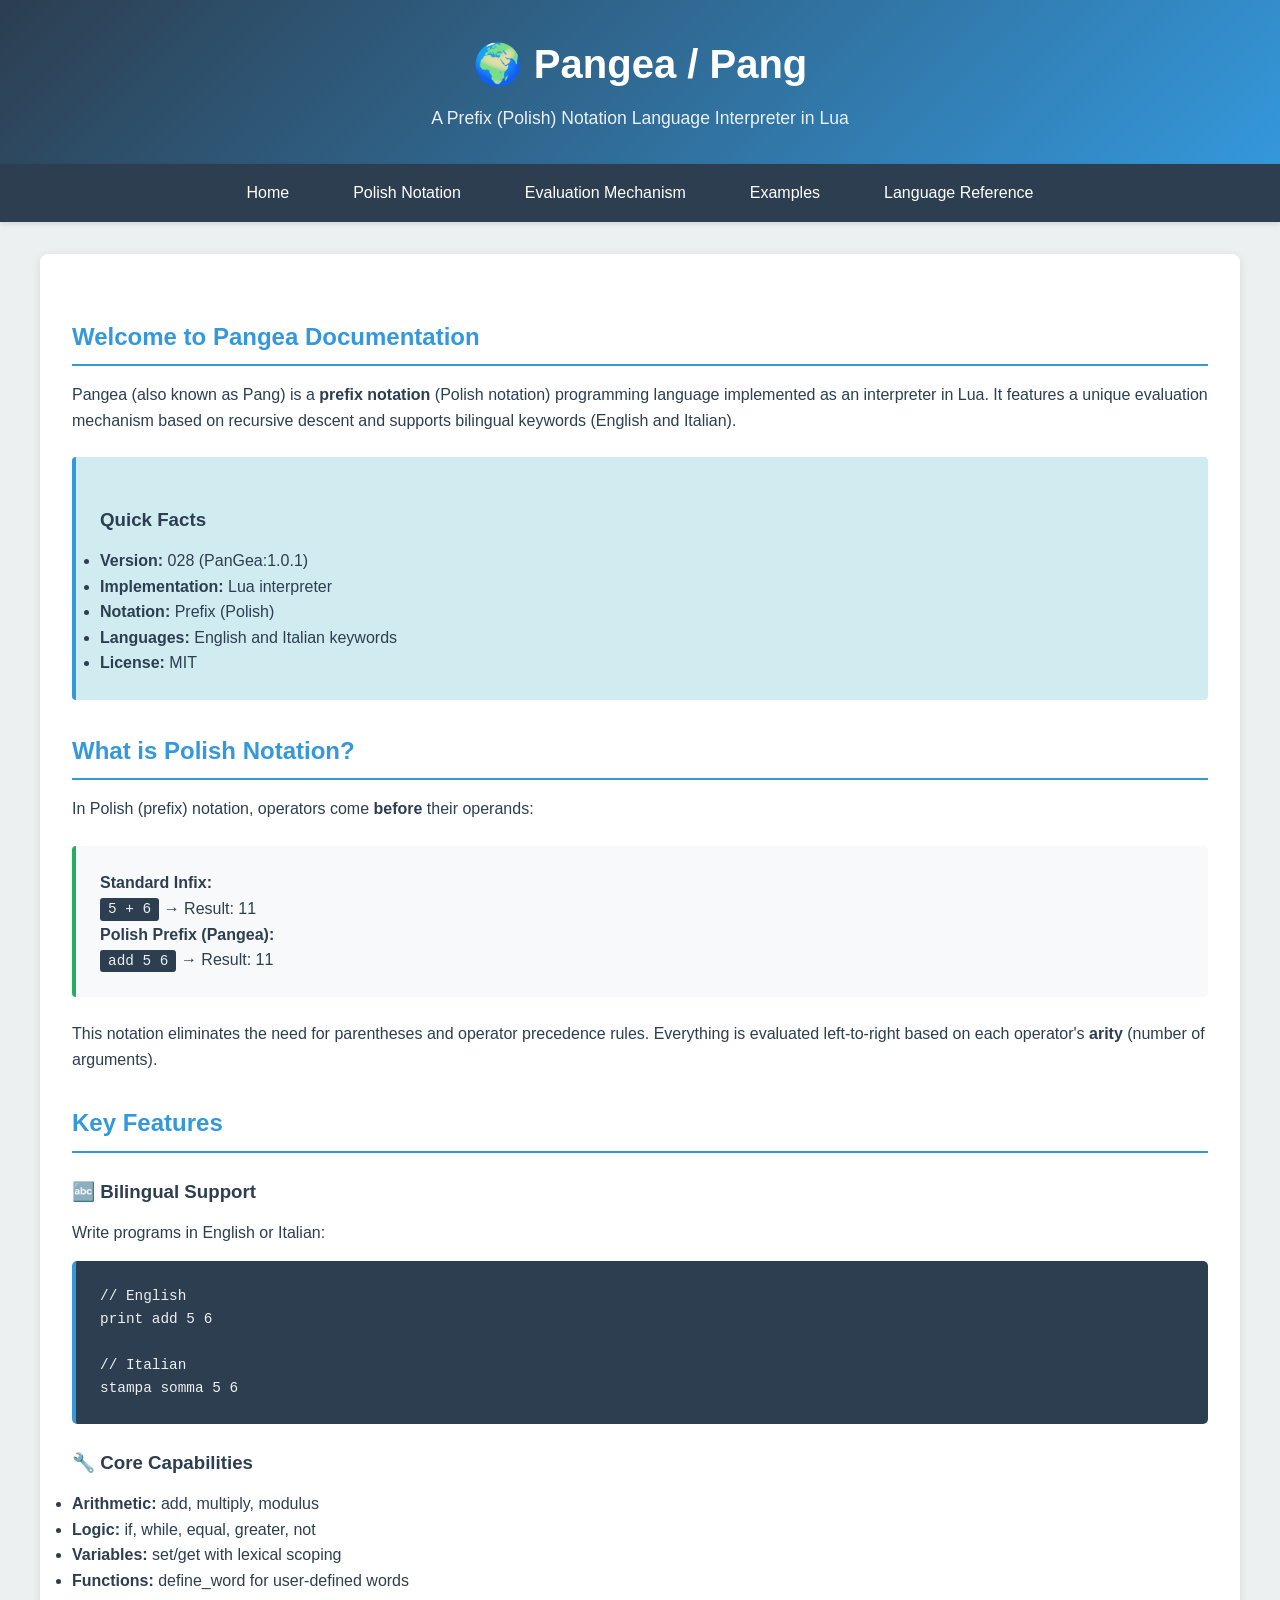
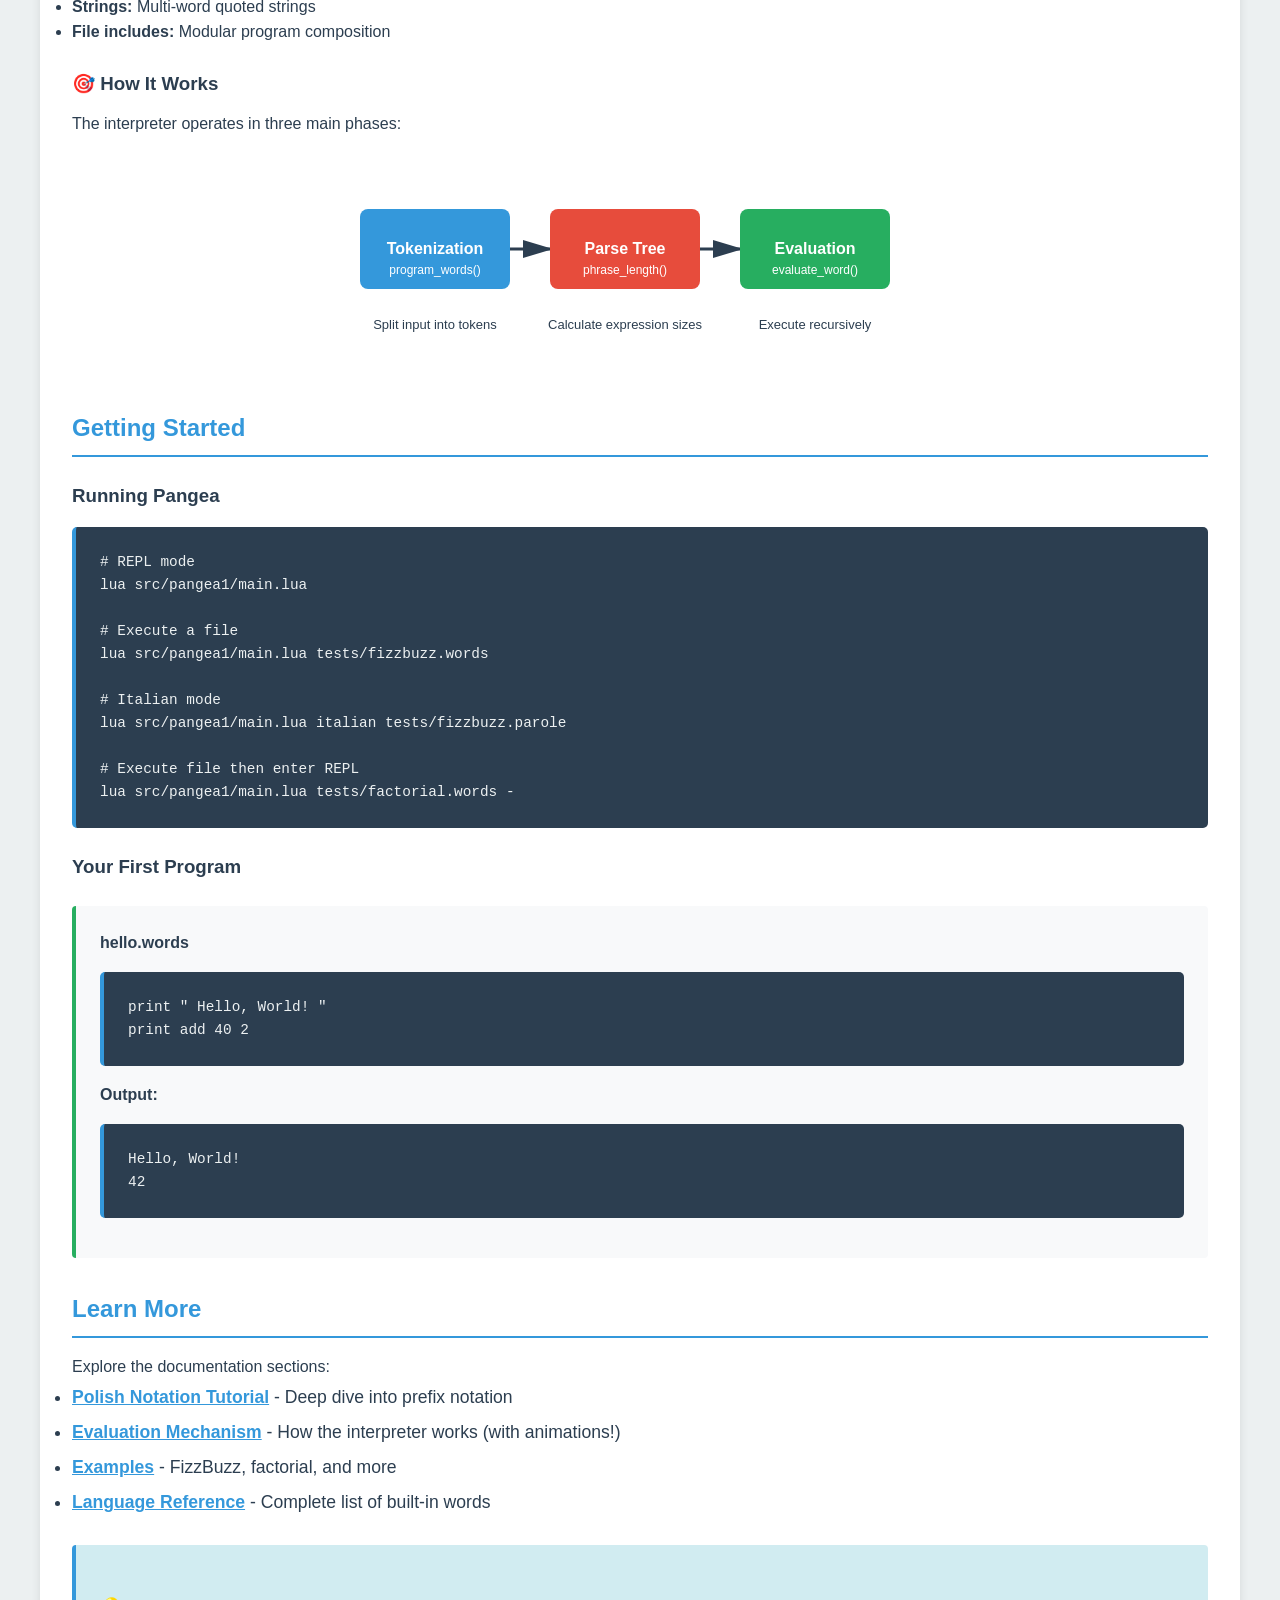
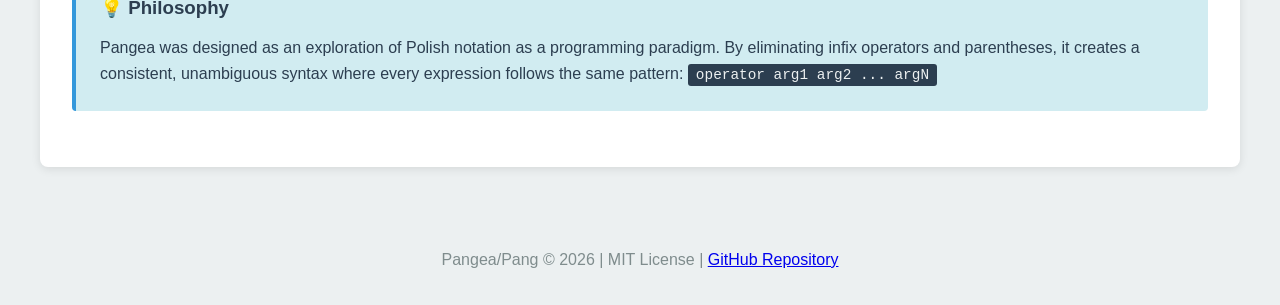
==== docs/index.html @ a534d38c "Add Polish Notation documentation and complete language reference - Created a new HTML document for " ====
<!DOCTYPE html>
<html lang="en">

<head>
    <meta charset="UTF-8">
    <meta name="viewport" content="width=device-width, initial-scale=1.0">
    <title>Pangea/Pang - Polish Notation Language Documentation</title>
    <link rel="stylesheet" href="css/style.css">
</head>

<body>
    <header>
        <h1>🌍 Pangea / Pang</h1>
        <p>A Prefix (Polish) Notation Language Interpreter in Lua</p>
    </header>

    <nav>
        <ul>
            <li><a href="index.html">Home</a></li>
            <li><a href="polish-notation.html">Polish Notation</a></li>
            <li><a href="evaluation.html">Evaluation Mechanism</a></li>
            <li><a href="examples.html">Examples</a></li>
            <li><a href="reference.html">Language Reference</a></li>
        </ul>
    </nav>

    <main>
        <h2>Welcome to Pangea Documentation</h2>

        <p>Pangea (also known as Pang) is a <strong>prefix notation</strong> (Polish notation) programming language
            implemented as an interpreter in Lua. It features a unique evaluation mechanism based on recursive descent
            and supports bilingual keywords (English and Italian).</p>

        <div class="info-box">
            <h3>Quick Facts</h3>
            <ul>
                <li><strong>Version:</strong> 028 (PanGea:1.0.1)</li>
                <li><strong>Implementation:</strong> Lua interpreter</li>
                <li><strong>Notation:</strong> Prefix (Polish)</li>
                <li><strong>Languages:</strong> English and Italian keywords</li>
                <li><strong>License:</strong> MIT</li>
            </ul>
        </div>

        <h2>What is Polish Notation?</h2>

        <p>In Polish (prefix) notation, operators come <strong>before</strong> their operands:</p>

        <div class="example-box">
            <h4>Standard Infix:</h4>
            <code>5 + 6</code> → Result: 11

            <h4>Polish Prefix (Pangea):</h4>
            <code>add 5 6</code> → Result: 11
        </div>

        <p>This notation eliminates the need for parentheses and operator precedence rules. Everything is evaluated
            left-to-right based on each operator's <strong>arity</strong> (number of arguments).</p>

        <h2>Key Features</h2>

        <h3>🔤 Bilingual Support</h3>
        <p>Write programs in English or Italian:</p>

        <pre><code>// English
print add 5 6

// Italian
stampa somma 5 6</code></pre>

        <h3>🔧 Core Capabilities</h3>
        <ul>
            <li><strong>Arithmetic:</strong> add, multiply, modulus</li>
            <li><strong>Logic:</strong> if, while, equal, greater, not</li>
            <li><strong>Variables:</strong> set/get with lexical scoping</li>
            <li><strong>Functions:</strong> define_word for user-defined words</li>
            <li><strong>Strings:</strong> Multi-word quoted strings</li>
            <li><strong>File includes:</strong> Modular program composition</li>
        </ul>

        <h3>🎯 How It Works</h3>

        <p>The interpreter operates in three main phases:</p>

        <div class="diagram">
            <svg width="600" height="200" viewBox="0 0 600 200">
                <!-- Tokenization -->
                <rect x="20" y="40" width="150" height="80" fill="#3498db" rx="8" />
                <text x="95" y="85" text-anchor="middle" fill="white" font-size="16"
                    font-weight="bold">Tokenization</text>
                <text x="95" y="105" text-anchor="middle" fill="white" font-size="12">program_words()</text>

                <!-- Arrow -->
                <path d="M 170 80 L 210 80" stroke="#2c3e50" stroke-width="3" fill="none"
                    marker-end="url(#arrowhead)" />

                <!-- Phrase Length -->
                <rect x="210" y="40" width="150" height="80" fill="#e74c3c" rx="8" />
                <text x="285" y="85" text-anchor="middle" fill="white" font-size="16" font-weight="bold">Parse
                    Tree</text>
                <text x="285" y="105" text-anchor="middle" fill="white" font-size="12">phrase_length()</text>

                <!-- Arrow -->
                <path d="M 360 80 L 400 80" stroke="#2c3e50" stroke-width="3" fill="none"
                    marker-end="url(#arrowhead)" />

                <!-- Evaluation -->
                <rect x="400" y="40" width="150" height="80" fill="#27ae60" rx="8" />
                <text x="475" y="85" text-anchor="middle" fill="white" font-size="16"
                    font-weight="bold">Evaluation</text>
                <text x="475" y="105" text-anchor="middle" fill="white" font-size="12">evaluate_word()</text>

                <!-- Arrow definitions -->
                <defs>
                    <marker id="arrowhead" markerWidth="10" markerHeight="10" refX="9" refY="3" orient="auto">
                        <polygon points="0 0, 10 3, 0 6" fill="#2c3e50" />
                    </marker>
                </defs>

                <!-- Labels -->
                <text x="95" y="160" text-anchor="middle" fill="#2c3e50" font-size="13">Split input into tokens</text>
                <text x="285" y="160" text-anchor="middle" fill="#2c3e50" font-size="13">Calculate expression
                    sizes</text>
                <text x="475" y="160" text-anchor="middle" fill="#2c3e50" font-size="13">Execute recursively</text>
            </svg>
        </div>

        <h2>Getting Started</h2>

        <h3>Running Pangea</h3>
        <pre><code># REPL mode
lua src/pangea1/main.lua

# Execute a file
lua src/pangea1/main.lua tests/fizzbuzz.words

# Italian mode
lua src/pangea1/main.lua italian tests/fizzbuzz.parole

# Execute file then enter REPL
lua src/pangea1/main.lua tests/factorial.words -</code></pre>

        <h3>Your First Program</h3>

        <div class="example-box">
            <h4>hello.words</h4>
            <pre><code>print " Hello, World! "
print add 40 2</code></pre>

            <h4>Output:</h4>
            <pre><code>Hello, World!
42</code></pre>
        </div>

        <h2>Learn More</h2>

        <p>Explore the documentation sections:</p>

        <ul style="font-size: 1.1rem; line-height: 2;">
            <li><a href="polish-notation.html" style="color: var(--secondary-color);"><strong>Polish Notation
                        Tutorial</strong></a> - Deep dive into prefix notation</li>
            <li><a href="evaluation.html" style="color: var(--secondary-color);"><strong>Evaluation
                        Mechanism</strong></a> - How the interpreter works (with animations!)</li>
            <li><a href="examples.html" style="color: var(--secondary-color);"><strong>Examples</strong></a> - FizzBuzz,
                factorial, and more</li>
            <li><a href="reference.html" style="color: var(--secondary-color);"><strong>Language Reference</strong></a>
                - Complete list of built-in words</li>
        </ul>

        <div class="info-box">
            <h3>💡 Philosophy</h3>
            <p>Pangea was designed as an exploration of Polish notation as a programming paradigm. By eliminating infix
                operators and parentheses, it creates a consistent, unambiguous syntax where every expression follows
                the same pattern: <code>operator arg1 arg2 ... argN</code></p>
        </div>
    </main>

    <footer>
        <p>Pangea/Pang &copy; 2026 | MIT License | <a href="https://github.com/arkenidar/pangea">GitHub Repository</a>
        </p>
    </footer>
</body>

</html>
---- docs/css/style.css ----
/* Pangea Documentation Styles */

:root {
    --primary-color: #2c3e50;
    --secondary-color: #3498db;
    --accent-color: #e74c3c;
    --success-color: #27ae60;
    --bg-color: #ecf0f1;
    --code-bg: #2c3e50;
    --code-text: #ecf0f1;
}

* {
    margin: 0;
    padding: 0;
    box-sizing: border-box;
}

body {
    font-family: 'Segoe UI', Tahoma, Geneva, Verdana, sans-serif;
    line-height: 1.6;
    color: var(--primary-color);
    background-color: var(--bg-color);
}

header {
    background: linear-gradient(135deg, var(--primary-color), var(--secondary-color));
    color: white;
    padding: 2rem 0;
    box-shadow: 0 2px 10px rgba(0, 0, 0, 0.1);
}

header h1 {
    text-align: center;
    font-size: 2.5rem;
    margin-bottom: 0.5rem;
}

header p {
    text-align: center;
    font-size: 1.1rem;
    opacity: 0.9;
}

nav {
    background: var(--primary-color);
    padding: 1rem 0;
    position: sticky;
    top: 0;
    z-index: 100;
    box-shadow: 0 2px 5px rgba(0, 0, 0, 0.1);
}

nav ul {
    list-style: none;
    display: flex;
    justify-content: center;
    flex-wrap: wrap;
    gap: 2rem;
    padding: 0 2rem;
}

nav a {
    color: white;
    text-decoration: none;
    padding: 0.5rem 1rem;
    border-radius: 4px;
    transition: background 0.3s;
}

nav a:hover {
    background: var(--secondary-color);
}

main {
    max-width: 1200px;
    margin: 2rem auto;
    padding: 2rem;
    background: white;
    border-radius: 8px;
    box-shadow: 0 2px 10px rgba(0, 0, 0, 0.1);
}

h2 {
    color: var(--secondary-color);
    margin-top: 2rem;
    margin-bottom: 1rem;
    border-bottom: 2px solid var(--secondary-color);
    padding-bottom: 0.5rem;
}

h3 {
    color: var(--primary-color);
    margin-top: 1.5rem;
    margin-bottom: 0.8rem;
}

code {
    background: var(--code-bg);
    color: var(--code-text);
    padding: 0.2rem 0.5rem;
    border-radius: 3px;
    font-family: 'Courier New', monospace;
    font-size: 0.9rem;
}

pre {
    background: var(--code-bg);
    color: var(--code-text);
    padding: 1.5rem;
    border-radius: 5px;
    overflow-x: auto;
    margin: 1rem 0;
    border-left: 4px solid var(--secondary-color);
}

pre code {
    background: none;
    padding: 0;
}

.example-box {
    background: #f8f9fa;
    border-left: 4px solid var(--success-color);
    padding: 1.5rem;
    margin: 1.5rem 0;
    border-radius: 4px;
}

.warning-box {
    background: #fff3cd;
    border-left: 4px solid #ffc107;
    padding: 1.5rem;
    margin: 1.5rem 0;
    border-radius: 4px;
}

.info-box {
    background: #d1ecf1;
    border-left: 4px solid var(--secondary-color);
    padding: 1.5rem;
    margin: 1.5rem 0;
    border-radius: 4px;
}

.animation-container {
    background: #f8f9fa;
    padding: 2rem;
    margin: 2rem 0;
    border-radius: 8px;
    border: 2px solid var(--secondary-color);
}

.stack-visual {
    display: flex;
    flex-direction: column-reverse;
    gap: 0.5rem;
    max-width: 300px;
    margin: 2rem auto;
}

.stack-item {
    background: var(--secondary-color);
    color: white;
    padding: 1rem;
    border-radius: 4px;
    text-align: center;
    animation: stackPush 0.3s ease-out;
}

@keyframes stackPush {
    from {
        transform: translateY(-20px);
        opacity: 0;
    }

    to {
        transform: translateY(0);
        opacity: 1;
    }
}

.eval-step {
    background: white;
    border: 2px solid var(--secondary-color);
    padding: 1rem;
    margin: 1rem 0;
    border-radius: 4px;
    animation: fadeIn 0.5s ease-in;
}

@keyframes fadeIn {
    from {
        opacity: 0;
    }

    to {
        opacity: 1;
    }
}

.token {
    display: inline-block;
    background: var(--secondary-color);
    color: white;
    padding: 0.5rem 1rem;
    margin: 0.2rem;
    border-radius: 4px;
    font-family: monospace;
}

.token.operator {
    background: var(--accent-color);
}

.token.number {
    background: var(--success-color);
}

.token.evaluated {
    background: #95a5a6;
    text-decoration: line-through;
}

.diagram {
    margin: 2rem auto;
    text-align: center;
}

.interactive-demo {
    background: white;
    border: 2px solid var(--secondary-color);
    padding: 2rem;
    margin: 2rem 0;
    border-radius: 8px;
}

.interactive-demo input,
.interactive-demo textarea {
    width: 100%;
    padding: 0.8rem;
    margin: 0.5rem 0;
    border: 2px solid #ddd;
    border-radius: 4px;
    font-family: monospace;
    font-size: 1rem;
}

.interactive-demo button {
    background: var(--secondary-color);
    color: white;
    border: none;
    padding: 0.8rem 2rem;
    border-radius: 4px;
    cursor: pointer;
    font-size: 1rem;
    margin-top: 1rem;
    transition: background 0.3s;
}

.interactive-demo button:hover {
    background: var(--primary-color);
}

.output {
    background: var(--code-bg);
    color: var(--code-text);
    padding: 1rem;
    margin-top: 1rem;
    border-radius: 4px;
    font-family: monospace;
    min-height: 50px;
}

table {
    width: 100%;
    border-collapse: collapse;
    margin: 1.5rem 0;
}

th,
td {
    padding: 1rem;
    text-align: left;
    border-bottom: 1px solid #ddd;
}

th {
    background: var(--secondary-color);
    color: white;
}

tr:hover {
    background: #f8f9fa;
}

footer {
    text-align: center;
    padding: 2rem;
    color: #7f8c8d;
    margin-top: 3rem;
}

/* Responsive */
@media (max-width: 768px) {
    main {
        margin: 1rem;
        padding: 1rem;
    }

    nav ul {
        flex-direction: column;
        gap: 0.5rem;
    }

    header h1 {
        font-size: 2rem;
    }
}
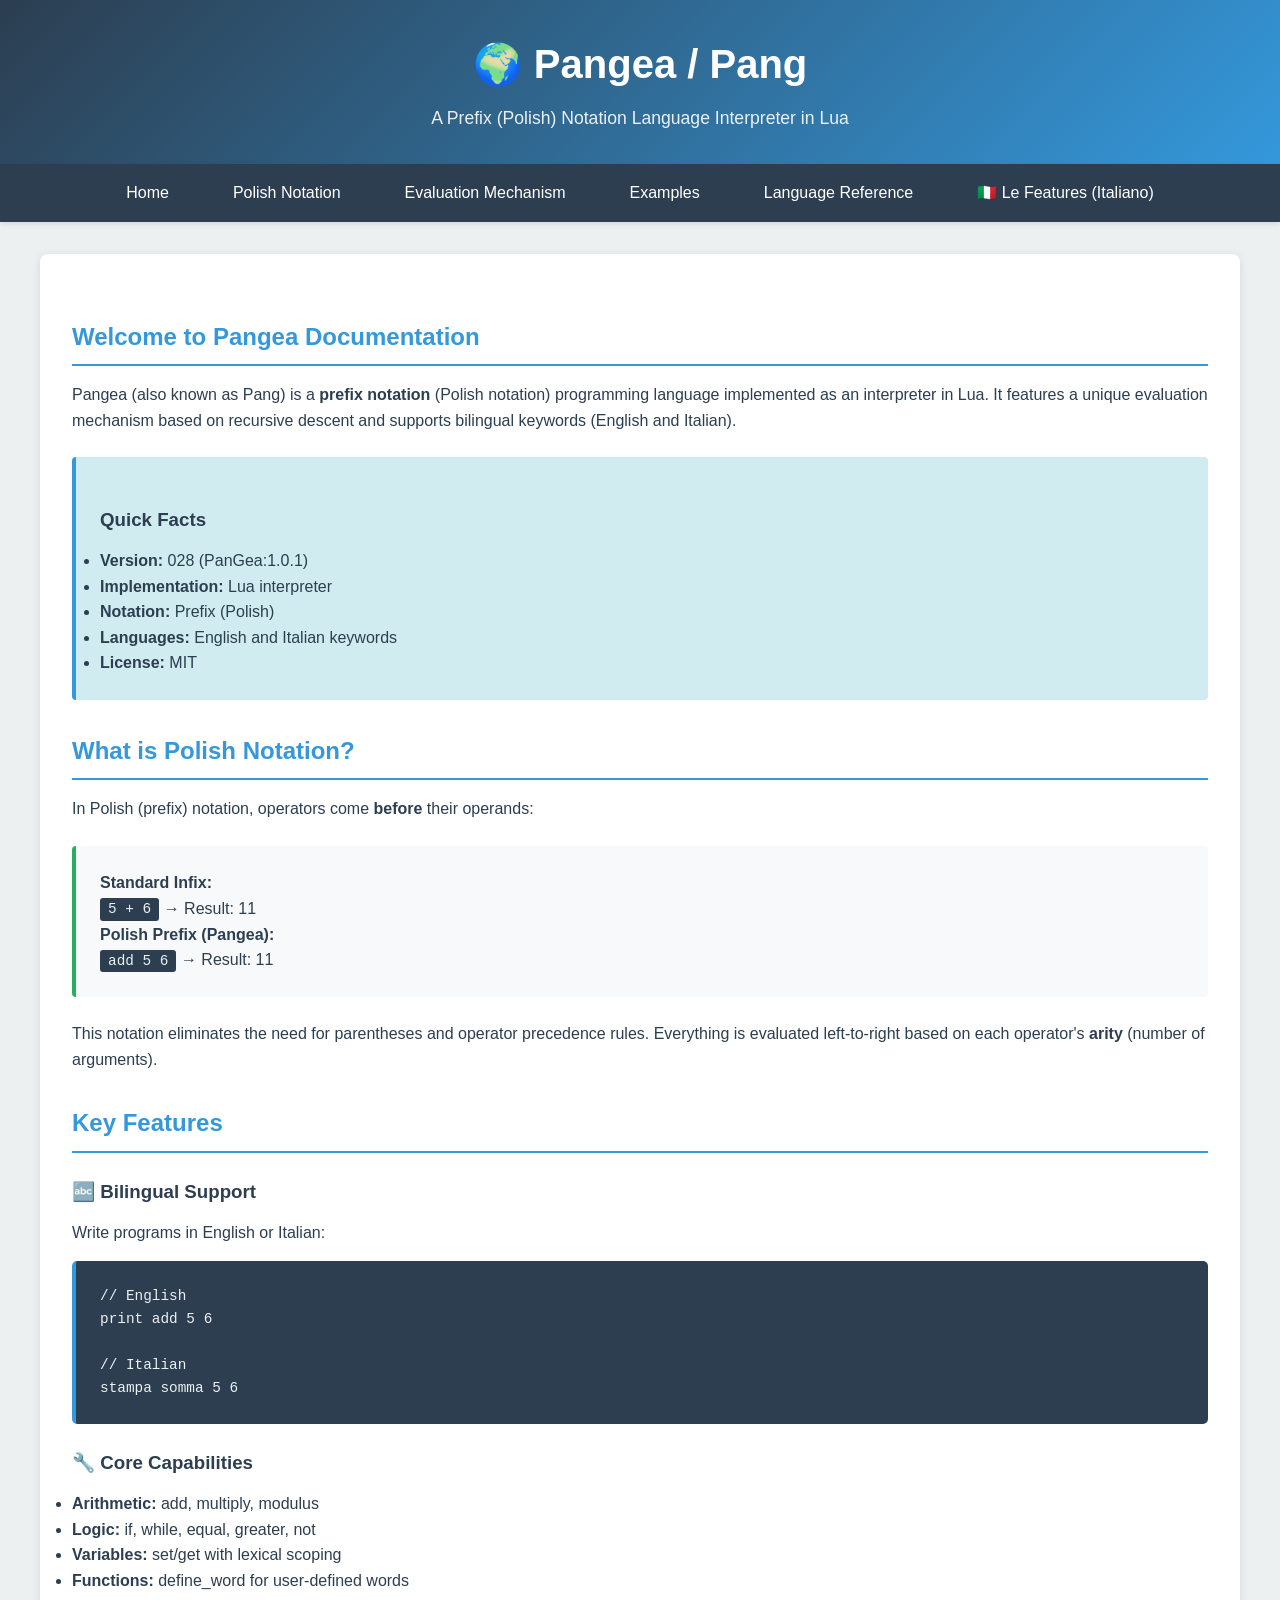
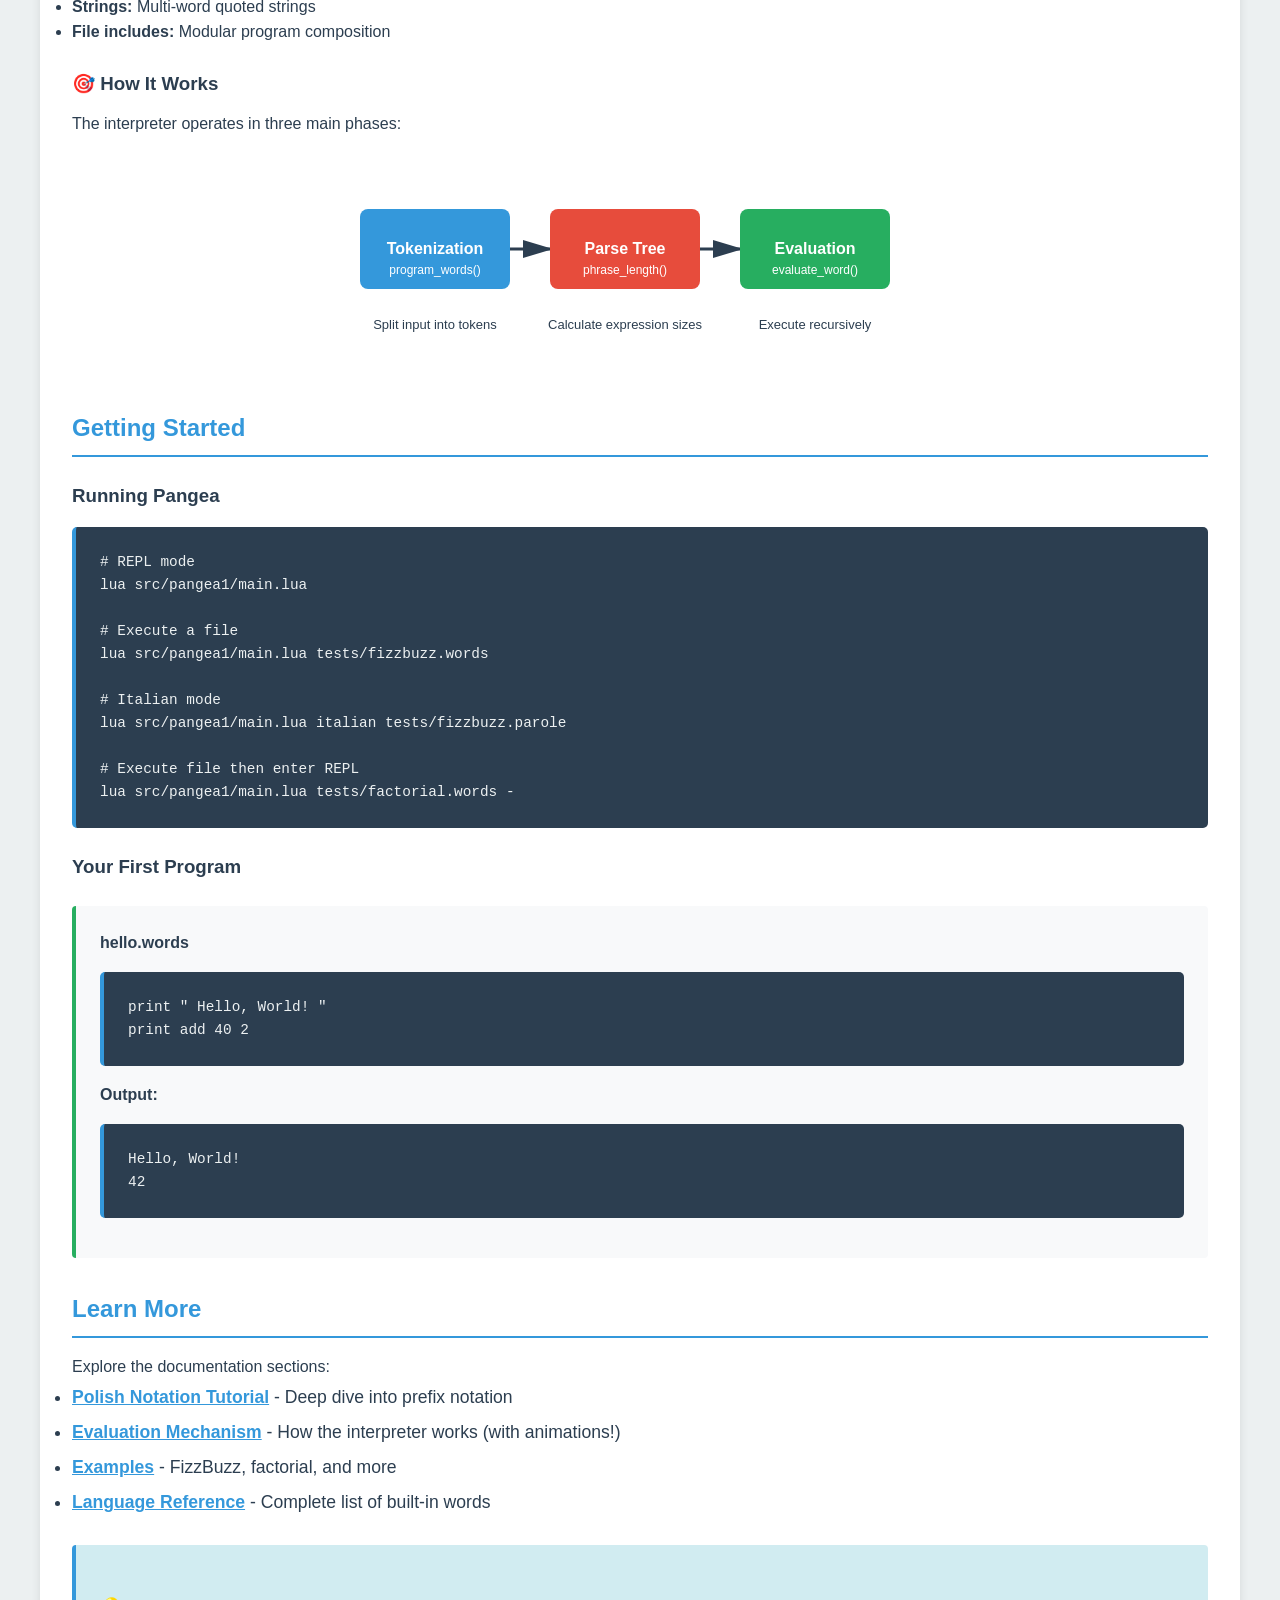
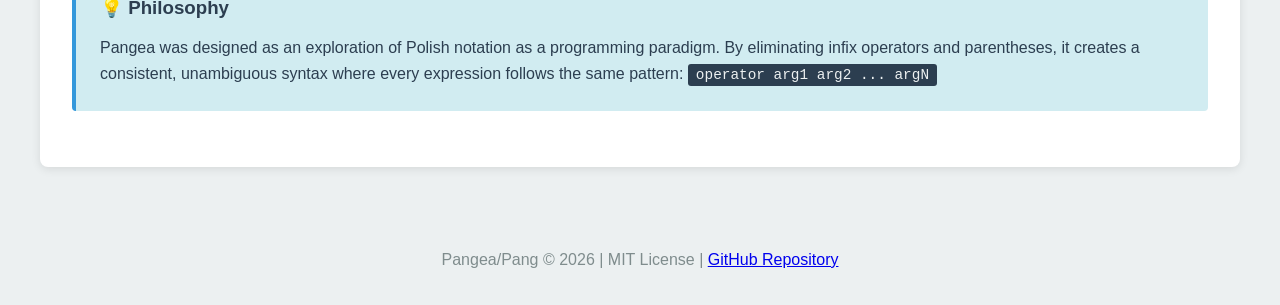
==== commit 7b7e2d2e: "docs: add comprehensive Italian language features guide - Create new docs/features-dettaglio.html wi" ====
--- a/docs/index.html
+++ b/docs/index.html
@@ -1,134 +1,226 @@
-<!DOCTYPE html>
+<!doctype html>
 <html lang="en">
-
-<head>
-    <meta charset="UTF-8">
-    <meta name="viewport" content="width=device-width, initial-scale=1.0">
+  <head>
+    <meta charset="UTF-8" />
+    <meta name="viewport" content="width=device-width, initial-scale=1.0" />
     <title>Pangea/Pang - Polish Notation Language Documentation</title>
-    <link rel="stylesheet" href="css/style.css">
-</head>
-
-<body>
+    <link rel="stylesheet" href="css/style.css" />
+  </head>
+
+  <body>
     <header>
-        <h1>🌍 Pangea / Pang</h1>
-        <p>A Prefix (Polish) Notation Language Interpreter in Lua</p>
+      <h1>🌍 Pangea / Pang</h1>
+      <p>A Prefix (Polish) Notation Language Interpreter in Lua</p>
     </header>
 
     <nav>
+      <ul>
+        <li><a href="index.html">Home</a></li>
+        <li><a href="polish-notation.html">Polish Notation</a></li>
+        <li><a href="evaluation.html">Evaluation Mechanism</a></li>
+        <li><a href="examples.html">Examples</a></li>
+        <li><a href="reference.html">Language Reference</a></li>
+        <li><a href="features-dettaglio.html">🇮🇹 Le Features (Italiano)</a></li>
+      </ul>
+    </nav>
+
+    <main>
+      <h2>Welcome to Pangea Documentation</h2>
+
+      <p>
+        Pangea (also known as Pang) is a
+        <strong>prefix notation</strong> (Polish notation) programming language
+        implemented as an interpreter in Lua. It features a unique evaluation
+        mechanism based on recursive descent and supports bilingual keywords
+        (English and Italian).
+      </p>
+
+      <div class="info-box">
+        <h3>Quick Facts</h3>
         <ul>
-            <li><a href="index.html">Home</a></li>
-            <li><a href="polish-notation.html">Polish Notation</a></li>
-            <li><a href="evaluation.html">Evaluation Mechanism</a></li>
-            <li><a href="examples.html">Examples</a></li>
-            <li><a href="reference.html">Language Reference</a></li>
+          <li><strong>Version:</strong> 028 (PanGea:1.0.1)</li>
+          <li><strong>Implementation:</strong> Lua interpreter</li>
+          <li><strong>Notation:</strong> Prefix (Polish)</li>
+          <li><strong>Languages:</strong> English and Italian keywords</li>
+          <li><strong>License:</strong> MIT</li>
         </ul>
-    </nav>
-
-    <main>
-        <h2>Welcome to Pangea Documentation</h2>
-
-        <p>Pangea (also known as Pang) is a <strong>prefix notation</strong> (Polish notation) programming language
-            implemented as an interpreter in Lua. It features a unique evaluation mechanism based on recursive descent
-            and supports bilingual keywords (English and Italian).</p>
-
-        <div class="info-box">
-            <h3>Quick Facts</h3>
-            <ul>
-                <li><strong>Version:</strong> 028 (PanGea:1.0.1)</li>
-                <li><strong>Implementation:</strong> Lua interpreter</li>
-                <li><strong>Notation:</strong> Prefix (Polish)</li>
-                <li><strong>Languages:</strong> English and Italian keywords</li>
-                <li><strong>License:</strong> MIT</li>
-            </ul>
-        </div>
-
-        <h2>What is Polish Notation?</h2>
-
-        <p>In Polish (prefix) notation, operators come <strong>before</strong> their operands:</p>
-
-        <div class="example-box">
-            <h4>Standard Infix:</h4>
-            <code>5 + 6</code> → Result: 11
-
-            <h4>Polish Prefix (Pangea):</h4>
-            <code>add 5 6</code> → Result: 11
-        </div>
-
-        <p>This notation eliminates the need for parentheses and operator precedence rules. Everything is evaluated
-            left-to-right based on each operator's <strong>arity</strong> (number of arguments).</p>
-
-        <h2>Key Features</h2>
-
-        <h3>🔤 Bilingual Support</h3>
-        <p>Write programs in English or Italian:</p>
-
-        <pre><code>// English
+      </div>
+
+      <h2>What is Polish Notation?</h2>
+
+      <p>
+        In Polish (prefix) notation, operators come
+        <strong>before</strong> their operands:
+      </p>
+
+      <div class="example-box">
+        <h4>Standard Infix:</h4>
+        <code>5 + 6</code> → Result: 11
+
+        <h4>Polish Prefix (Pangea):</h4>
+        <code>add 5 6</code> → Result: 11
+      </div>
+
+      <p>
+        This notation eliminates the need for parentheses and operator
+        precedence rules. Everything is evaluated left-to-right based on each
+        operator's <strong>arity</strong> (number of arguments).
+      </p>
+
+      <h2>Key Features</h2>
+
+      <h3>🔤 Bilingual Support</h3>
+      <p>Write programs in English or Italian:</p>
+
+      <pre><code>// English
 print add 5 6
 
 // Italian
 stampa somma 5 6</code></pre>
 
-        <h3>🔧 Core Capabilities</h3>
-        <ul>
-            <li><strong>Arithmetic:</strong> add, multiply, modulus</li>
-            <li><strong>Logic:</strong> if, while, equal, greater, not</li>
-            <li><strong>Variables:</strong> set/get with lexical scoping</li>
-            <li><strong>Functions:</strong> define_word for user-defined words</li>
-            <li><strong>Strings:</strong> Multi-word quoted strings</li>
-            <li><strong>File includes:</strong> Modular program composition</li>
-        </ul>
-
-        <h3>🎯 How It Works</h3>
-
-        <p>The interpreter operates in three main phases:</p>
-
-        <div class="diagram">
-            <svg width="600" height="200" viewBox="0 0 600 200">
-                <!-- Tokenization -->
-                <rect x="20" y="40" width="150" height="80" fill="#3498db" rx="8" />
-                <text x="95" y="85" text-anchor="middle" fill="white" font-size="16"
-                    font-weight="bold">Tokenization</text>
-                <text x="95" y="105" text-anchor="middle" fill="white" font-size="12">program_words()</text>
-
-                <!-- Arrow -->
-                <path d="M 170 80 L 210 80" stroke="#2c3e50" stroke-width="3" fill="none"
-                    marker-end="url(#arrowhead)" />
-
-                <!-- Phrase Length -->
-                <rect x="210" y="40" width="150" height="80" fill="#e74c3c" rx="8" />
-                <text x="285" y="85" text-anchor="middle" fill="white" font-size="16" font-weight="bold">Parse
-                    Tree</text>
-                <text x="285" y="105" text-anchor="middle" fill="white" font-size="12">phrase_length()</text>
-
-                <!-- Arrow -->
-                <path d="M 360 80 L 400 80" stroke="#2c3e50" stroke-width="3" fill="none"
-                    marker-end="url(#arrowhead)" />
-
-                <!-- Evaluation -->
-                <rect x="400" y="40" width="150" height="80" fill="#27ae60" rx="8" />
-                <text x="475" y="85" text-anchor="middle" fill="white" font-size="16"
-                    font-weight="bold">Evaluation</text>
-                <text x="475" y="105" text-anchor="middle" fill="white" font-size="12">evaluate_word()</text>
-
-                <!-- Arrow definitions -->
-                <defs>
-                    <marker id="arrowhead" markerWidth="10" markerHeight="10" refX="9" refY="3" orient="auto">
-                        <polygon points="0 0, 10 3, 0 6" fill="#2c3e50" />
-                    </marker>
-                </defs>
-
-                <!-- Labels -->
-                <text x="95" y="160" text-anchor="middle" fill="#2c3e50" font-size="13">Split input into tokens</text>
-                <text x="285" y="160" text-anchor="middle" fill="#2c3e50" font-size="13">Calculate expression
-                    sizes</text>
-                <text x="475" y="160" text-anchor="middle" fill="#2c3e50" font-size="13">Execute recursively</text>
-            </svg>
-        </div>
-
-        <h2>Getting Started</h2>
-
-        <h3>Running Pangea</h3>
-        <pre><code># REPL mode
+      <h3>🔧 Core Capabilities</h3>
+      <ul>
+        <li><strong>Arithmetic:</strong> add, multiply, modulus</li>
+        <li><strong>Logic:</strong> if, while, equal, greater, not</li>
+        <li><strong>Variables:</strong> set/get with lexical scoping</li>
+        <li><strong>Functions:</strong> define_word for user-defined words</li>
+        <li><strong>Strings:</strong> Multi-word quoted strings</li>
+        <li><strong>File includes:</strong> Modular program composition</li>
+      </ul>
+
+      <h3>🎯 How It Works</h3>
+
+      <p>The interpreter operates in three main phases:</p>
+
+      <div class="diagram">
+        <svg width="600" height="200" viewBox="0 0 600 200">
+          <!-- Tokenization -->
+          <rect x="20" y="40" width="150" height="80" fill="#3498db" rx="8" />
+          <text
+            x="95"
+            y="85"
+            text-anchor="middle"
+            fill="white"
+            font-size="16"
+            font-weight="bold"
+          >
+            Tokenization
+          </text>
+          <text x="95" y="105" text-anchor="middle" fill="white" font-size="12">
+            program_words()
+          </text>
+
+          <!-- Arrow -->
+          <path
+            d="M 170 80 L 210 80"
+            stroke="#2c3e50"
+            stroke-width="3"
+            fill="none"
+            marker-end="url(#arrowhead)"
+          />
+
+          <!-- Phrase Length -->
+          <rect x="210" y="40" width="150" height="80" fill="#e74c3c" rx="8" />
+          <text
+            x="285"
+            y="85"
+            text-anchor="middle"
+            fill="white"
+            font-size="16"
+            font-weight="bold"
+          >
+            Parse Tree
+          </text>
+          <text
+            x="285"
+            y="105"
+            text-anchor="middle"
+            fill="white"
+            font-size="12"
+          >
+            phrase_length()
+          </text>
+
+          <!-- Arrow -->
+          <path
+            d="M 360 80 L 400 80"
+            stroke="#2c3e50"
+            stroke-width="3"
+            fill="none"
+            marker-end="url(#arrowhead)"
+          />
+
+          <!-- Evaluation -->
+          <rect x="400" y="40" width="150" height="80" fill="#27ae60" rx="8" />
+          <text
+            x="475"
+            y="85"
+            text-anchor="middle"
+            fill="white"
+            font-size="16"
+            font-weight="bold"
+          >
+            Evaluation
+          </text>
+          <text
+            x="475"
+            y="105"
+            text-anchor="middle"
+            fill="white"
+            font-size="12"
+          >
+            evaluate_word()
+          </text>
+
+          <!-- Arrow definitions -->
+          <defs>
+            <marker
+              id="arrowhead"
+              markerWidth="10"
+              markerHeight="10"
+              refX="9"
+              refY="3"
+              orient="auto"
+            >
+              <polygon points="0 0, 10 3, 0 6" fill="#2c3e50" />
+            </marker>
+          </defs>
+
+          <!-- Labels -->
+          <text
+            x="95"
+            y="160"
+            text-anchor="middle"
+            fill="#2c3e50"
+            font-size="13"
+          >
+            Split input into tokens
+          </text>
+          <text
+            x="285"
+            y="160"
+            text-anchor="middle"
+            fill="#2c3e50"
+            font-size="13"
+          >
+            Calculate expression sizes
+          </text>
+          <text
+            x="475"
+            y="160"
+            text-anchor="middle"
+            fill="#2c3e50"
+            font-size="13"
+          >
+            Execute recursively
+          </text>
+        </svg>
+      </div>
+
+      <h2>Getting Started</h2>
+
+      <h3>Running Pangea</h3>
+      <pre><code># REPL mode
 lua src/pangea1/main.lua
 
 # Execute a file
@@ -140,45 +232,65 @@
 # Execute file then enter REPL
 lua src/pangea1/main.lua tests/factorial.words -</code></pre>
 
-        <h3>Your First Program</h3>
-
-        <div class="example-box">
-            <h4>hello.words</h4>
-            <pre><code>print " Hello, World! "
+      <h3>Your First Program</h3>
+
+      <div class="example-box">
+        <h4>hello.words</h4>
+        <pre><code>print " Hello, World! "
 print add 40 2</code></pre>
 
-            <h4>Output:</h4>
-            <pre><code>Hello, World!
+        <h4>Output:</h4>
+        <pre><code>Hello, World!
 42</code></pre>
-        </div>
-
-        <h2>Learn More</h2>
-
-        <p>Explore the documentation sections:</p>
-
-        <ul style="font-size: 1.1rem; line-height: 2;">
-            <li><a href="polish-notation.html" style="color: var(--secondary-color);"><strong>Polish Notation
-                        Tutorial</strong></a> - Deep dive into prefix notation</li>
-            <li><a href="evaluation.html" style="color: var(--secondary-color);"><strong>Evaluation
-                        Mechanism</strong></a> - How the interpreter works (with animations!)</li>
-            <li><a href="examples.html" style="color: var(--secondary-color);"><strong>Examples</strong></a> - FizzBuzz,
-                factorial, and more</li>
-            <li><a href="reference.html" style="color: var(--secondary-color);"><strong>Language Reference</strong></a>
-                - Complete list of built-in words</li>
-        </ul>
-
-        <div class="info-box">
-            <h3>💡 Philosophy</h3>
-            <p>Pangea was designed as an exploration of Polish notation as a programming paradigm. By eliminating infix
-                operators and parentheses, it creates a consistent, unambiguous syntax where every expression follows
-                the same pattern: <code>operator arg1 arg2 ... argN</code></p>
-        </div>
+      </div>
+
+      <h2>Learn More</h2>
+
+      <p>Explore the documentation sections:</p>
+
+      <ul style="font-size: 1.1rem; line-height: 2">
+        <li>
+          <a href="polish-notation.html" style="color: var(--secondary-color)"
+            ><strong>Polish Notation Tutorial</strong></a
+          >
+          - Deep dive into prefix notation
+        </li>
+        <li>
+          <a href="evaluation.html" style="color: var(--secondary-color)"
+            ><strong>Evaluation Mechanism</strong></a
+          >
+          - How the interpreter works (with animations!)
+        </li>
+        <li>
+          <a href="examples.html" style="color: var(--secondary-color)"
+            ><strong>Examples</strong></a
+          >
+          - FizzBuzz, factorial, and more
+        </li>
+        <li>
+          <a href="reference.html" style="color: var(--secondary-color)"
+            ><strong>Language Reference</strong></a
+          >
+          - Complete list of built-in words
+        </li>
+      </ul>
+
+      <div class="info-box">
+        <h3>💡 Philosophy</h3>
+        <p>
+          Pangea was designed as an exploration of Polish notation as a
+          programming paradigm. By eliminating infix operators and parentheses,
+          it creates a consistent, unambiguous syntax where every expression
+          follows the same pattern: <code>operator arg1 arg2 ... argN</code>
+        </p>
+      </div>
     </main>
 
     <footer>
-        <p>Pangea/Pang &copy; 2026 | MIT License | <a href="https://github.com/arkenidar/pangea">GitHub Repository</a>
-        </p>
+      <p>
+        Pangea/Pang &copy; 2026 | MIT License |
+        <a href="https://github.com/arkenidar/pangea">GitHub Repository</a>
+      </p>
     </footer>
-</body>
-
-</html>+  </body>
+</html>
